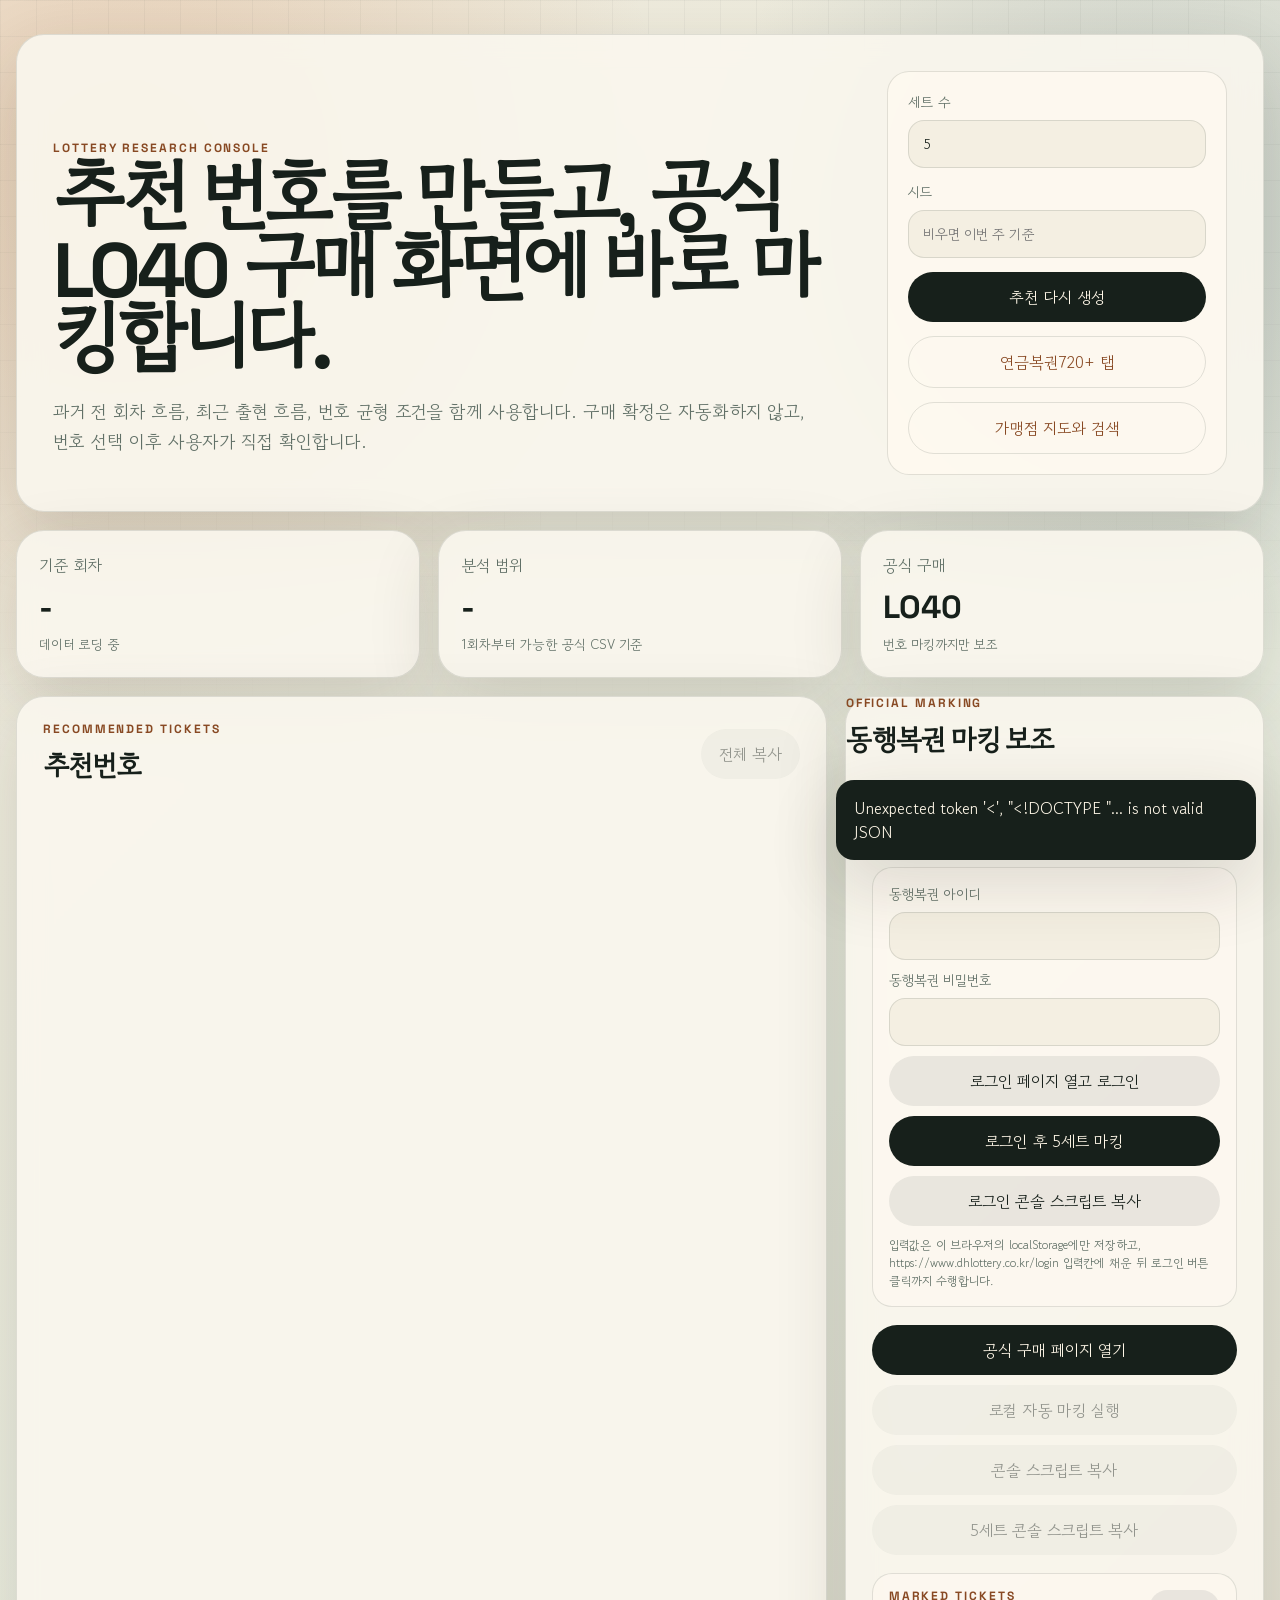
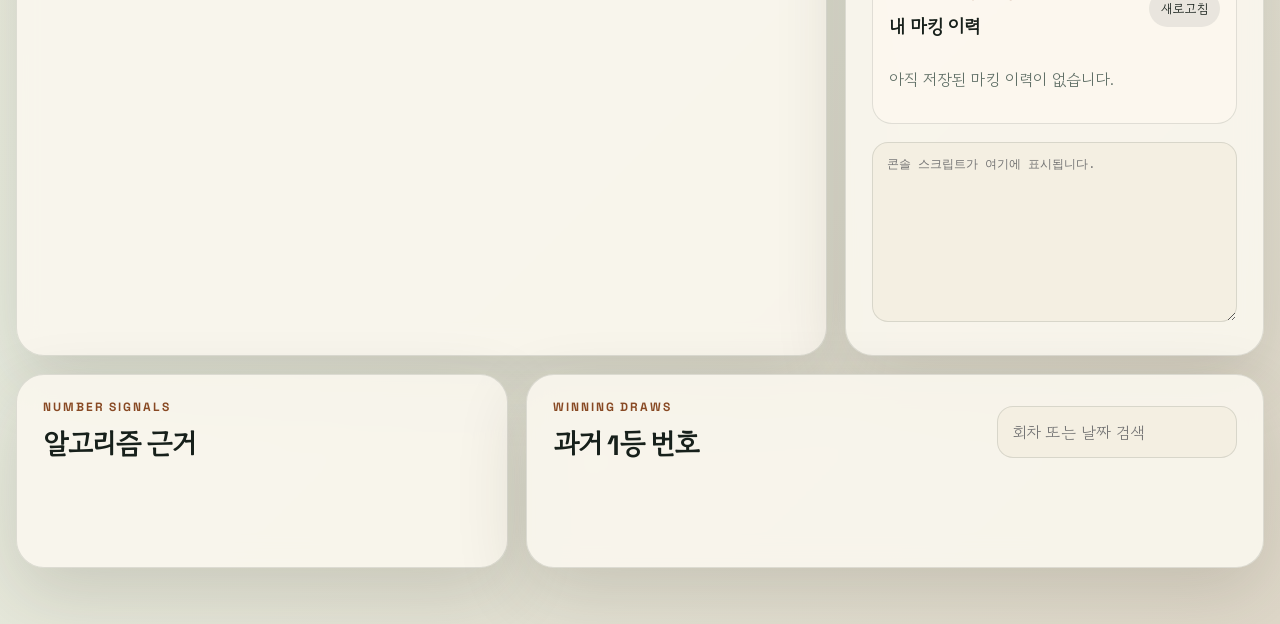
==== web/index.html @ 85204006 "Initial lottobang web app" ====
﻿<!doctype html>
<html lang="ko">
  <head>
    <meta charset="utf-8" />
    <meta name="viewport" content="width=device-width, initial-scale=1" />
    <title>Lottobang Research</title>
    <link rel="preconnect" href="https://fonts.googleapis.com" />
    <link rel="preconnect" href="https://fonts.gstatic.com" crossorigin />
    <link href="https://fonts.googleapis.com/css2?family=Gowun+Dodum&family=Space+Grotesk:wght@500;600;700&display=swap" rel="stylesheet" />
    <link rel="stylesheet" href="styles.css" />
  </head>
  <body>
    <main class="shell">
      <section class="hero panel">
        <div>
          <p class="eyebrow">Lottery Research Console</p>
          <h1>추천 번호를 만들고, 공식 LO40 구매 화면에 바로 마킹합니다.</h1>
          <p class="hero-copy">과거 전 회차 흐름, 최근 출현 흐름, 번호 균형 조건을 함께 사용합니다. 구매 확정은 자동화하지 않고, 번호 선택 이후 사용자가 직접 확인합니다.</p>
        </div>
        <form id="controls" class="control-card">
          <label>
            세트 수
            <input id="sets" name="sets" type="number" min="1" max="10" value="5" />
          </label>
          <label>
            시드
            <input id="seed" name="seed" type="number" placeholder="비우면 이번 주 기준" />
          </label>
          <button type="submit">추천 다시 생성</button>
          <a class="quiet-link" href="pension.html">연금복권720+ 탭</a>
          <a class="quiet-link" href="stores.html">가맹점 지도와 검색</a>
        </form>
      </section>

      <section class="status-grid">
        <article class="panel metric">
          <span>기준 회차</span>
          <strong id="latestRound">-</strong>
          <small id="generatedAt">데이터 로딩 중</small>
        </article>
        <article class="panel metric">
          <span>분석 범위</span>
          <strong id="coverage">-</strong>
          <small>1회차부터 가능한 공식 CSV 기준</small>
        </article>
        <article class="panel metric">
          <span>공식 구매</span>
          <strong>LO40</strong>
          <small>번호 마킹까지만 보조</small>
        </article>
      </section>

      <section class="grid-main">
        <section class="panel">
          <div class="section-head">
            <div>
              <p class="eyebrow">Recommended Tickets</p>
              <h2>추천번호</h2>
            </div>
            <button id="copyAllTickets" type="button" class="ghost" disabled>전체 복사</button>
          </div>
          <div id="tickets" class="ticket-grid"></div>
        </section>

        <aside class="panel official-box">
          <p class="eyebrow">Official Marking</p>
          <h2>동행복권 마킹 보조</h2>
          <p id="markingSummary" class="muted">추천 세트를 선택하면 공식 사이트용 스크립트가 준비됩니다.</p>
          <div id="markingBoard" class="number-board"></div>
          <form id="officialLoginForm" class="official-login" autocomplete="off">
            <label>
              동행복권 아이디
              <input id="officialUserId" name="official_user_id" type="text" autocomplete="off" />
            </label>
            <label>
              동행복권 비밀번호
              <input id="officialPassword" name="official_password" type="password" autocomplete="off" />
            </label>
            <button id="fillOfficialLogin" type="submit" class="ghost">로그인 페이지 열고 로그인</button>
            <button id="runOfficialFlow" type="button">로그인 후 5세트 마킹</button>
            <button id="copyLoginScript" type="button" class="ghost">로그인 콘솔 스크립트 복사</button>
            <p class="muted">입력값은 이 브라우저의 localStorage에만 저장하고, https://www.dhlottery.co.kr/login 입력칸에 채운 뒤 로그인 버튼 클릭까지 수행합니다.</p>
          </form>
          <div class="action-stack">
            <button id="openOfficial" type="button">공식 구매 페이지 열기</button>
            <button id="autoMarkOfficial" type="button" class="ghost" disabled>로컬 자동 마킹 실행</button>
            <button id="copyConsoleScript" type="button" class="ghost" disabled>콘솔 스크립트 복사</button>
            <button id="copyBatchScript" type="button" class="ghost" disabled>5세트 콘솔 스크립트 복사</button>
          </div>
          <div class="marking-history-box">
            <div class="mini-head">
              <div>
                <p class="eyebrow">Marked Tickets</p>
                <h3>내 마킹 이력</h3>
              </div>
              <button id="refreshMarkingHistory" type="button" class="ghost">새로고침</button>
            </div>
            <div id="markingHistory" class="marking-history-list">
              <p class="muted">아직 저장된 마킹 이력이 없습니다.</p>
            </div>
          </div>
          <textarea id="officialScript" readonly spellcheck="false" placeholder="콘솔 스크립트가 여기에 표시됩니다."></textarea>
        </aside>
      </section>

      <section class="grid-main lower">
        <section class="panel">
          <div class="section-head">
            <div>
              <p class="eyebrow">Number Signals</p>
              <h2>알고리즘 근거</h2>
            </div>
          </div>
          <div id="rules" class="chips"></div>
          <div id="topNumbers" class="weight-list"></div>
        </section>

        <section class="panel">
          <div class="section-head">
            <div>
              <p class="eyebrow">Winning Draws</p>
              <h2>과거 1등 번호</h2>
            </div>
            <input id="drawSearch" class="search-input" type="search" placeholder="회차 또는 날짜 검색" />
          </div>
          <div id="drawHistory" class="history-list"></div>
        </section>
      </section>

      <p id="statusMessage" class="toast" hidden></p>
    </main>
    <script src="app.js"></script>
  </body>
</html>
---- web/styles.css ----
﻿:root {
  --ink: #17201b;
  --muted: #617067;
  --line: rgba(23, 32, 27, 0.12);
  --panel: rgba(250, 247, 238, 0.9);
  --panel-strong: #fffaf0;
  --field: #f4efe2;
  --accent: #c7743a;
  --accent-dark: #884923;
  --sage: #79906f;
  --blue: #536f7d;
  --shadow: 0 24px 70px rgba(52, 45, 33, 0.16);
}

* { box-sizing: border-box; }

body {
  margin: 0;
  color: var(--ink);
  font-family: "Gowun Dodum", sans-serif;
  background:
    radial-gradient(circle at 10% 8%, rgba(199, 116, 58, 0.24), transparent 34rem),
    radial-gradient(circle at 90% 10%, rgba(83, 111, 125, 0.24), transparent 28rem),
    linear-gradient(135deg, #f1eadb 0%, #e8ecdf 55%, #dfd8c9 100%);
  min-height: 100vh;
}

body::before {
  content: "";
  position: fixed;
  inset: 0;
  pointer-events: none;
  background-image: linear-gradient(rgba(23,32,27,.045) 1px, transparent 1px), linear-gradient(90deg, rgba(23,32,27,.04) 1px, transparent 1px);
  background-size: 36px 36px;
  mask-image: linear-gradient(to bottom, rgba(0,0,0,.9), transparent 90%);
}

.shell {
  width: min(1440px, calc(100% - 32px));
  margin: 0 auto;
  padding: 34px 0 56px;
}

.panel {
  border: 1px solid var(--line);
  background: var(--panel);
  border-radius: 28px;
  box-shadow: var(--shadow);
  backdrop-filter: blur(14px);
}

.hero {
  display: grid;
  grid-template-columns: minmax(0, 1fr) 340px;
  gap: 28px;
  padding: 36px;
  align-items: end;
}

.eyebrow {
  margin: 0 0 10px;
  color: var(--accent-dark);
  font: 700 12px/1 "Space Grotesk", sans-serif;
  letter-spacing: .16em;
  text-transform: uppercase;
}

h1, h2, h3, strong {
  font-family: "Space Grotesk", "Gowun Dodum", sans-serif;
}

h1 {
  margin: 0;
  font-size: clamp(42px, 6vw, 84px);
  line-height: .93;
  letter-spacing: -0.055em;
  max-width: 940px;
}

h2 { margin: 0; font-size: 28px; letter-spacing: -0.04em; }
h3 { margin: 0; }

.hero-copy {
  max-width: 760px;
  color: var(--muted);
  font-size: 18px;
  line-height: 1.7;
}

.control-card {
  display: grid;
  gap: 14px;
  padding: 20px;
  border-radius: 22px;
  background: rgba(255, 250, 240, 0.72);
  border: 1px solid var(--line);
}

label { display: grid; gap: 8px; color: var(--muted); font-size: 14px; }
input, select, textarea, button, a.secondary-button {
  font: inherit;
}

input, select, textarea {
  width: 100%;
  border: 1px solid var(--line);
  border-radius: 16px;
  background: var(--field);
  color: var(--ink);
  padding: 13px 14px;
  outline: none;
}

textarea {
  min-height: 180px;
  resize: vertical;
  font-family: Consolas, "Courier New", monospace;
  font-size: 12px;
  line-height: 1.5;
}

button, .quiet-link, a.secondary-button {
  border: 0;
  border-radius: 999px;
  padding: 13px 18px;
  background: var(--ink);
  color: #fff7e8;
  cursor: pointer;
  text-decoration: none;
  text-align: center;
  transition: transform .18s ease, opacity .18s ease, background .18s ease;
}

button:hover, .quiet-link:hover { transform: translateY(-1px); }
button:disabled { opacity: .45; cursor: not-allowed; transform: none; }
.ghost { background: rgba(23,32,27,.08); color: var(--ink); }
.quiet-link { background: transparent; color: var(--accent-dark); border: 1px solid var(--line); }

.status-grid, .grid-main {
  display: grid;
  grid-template-columns: repeat(3, minmax(0, 1fr));
  gap: 18px;
  margin-top: 18px;
}

.grid-main { grid-template-columns: minmax(0, 1.45fr) minmax(360px, .75fr); }
.lower { grid-template-columns: .8fr 1.2fr; }

.metric { padding: 22px; }
.metric span, .metric small, .muted { color: var(--muted); }
.metric strong { display: block; font-size: 32px; margin: 10px 0 4px; }

.section-head {
  display: flex;
  justify-content: space-between;
  gap: 16px;
  align-items: center;
  padding: 26px 26px 0;
}

.ticket-grid, .history-list, .weight-list, .chips, .number-board, .store-list, .stat-grid {
  padding: 24px 26px 28px;
}

.ticket-grid {
  display: grid;
  grid-template-columns: repeat(auto-fit, minmax(240px, 1fr));
  gap: 16px;
}

.ticket-card, .draw-card, .store-card, .signal-row {
  border: 1px solid var(--line);
  background: rgba(255,250,240,.68);
  border-radius: 22px;
  padding: 18px;
}

.ticket-card.is-active { outline: 3px solid rgba(199,116,58,.38); }
.ticket-head, .draw-head, .store-head { display: flex; justify-content: space-between; gap: 12px; align-items: start; }
.score { color: var(--accent-dark); font-family: "Space Grotesk", sans-serif; }

.balls { display: flex; flex-wrap: wrap; gap: 8px; margin: 16px 0; }
.ball {
  width: 38px;
  height: 38px;
  display: inline-grid;
  place-items: center;
  border-radius: 50%;
  background: #efe3ca;
  color: var(--ink);
  font: 700 14px/1 "Space Grotesk", sans-serif;
  border: 1px solid rgba(23,32,27,.12);
}
.ball.n1 { background: #e7c46f; }
.ball.n2 { background: #9fc0cd; }
.ball.n3 { background: #dc8567; }
.ball.n4 { background: #9aa19a; color: white; }
.ball.n5 { background: #9ab783; }

.number-board {
  display: grid;
  grid-template-columns: repeat(9, 1fr);
  gap: 7px;
}
.number-cell {
  aspect-ratio: 1;
  display: grid;
  place-items: center;
  border-radius: 12px;
  background: rgba(23,32,27,.06);
  color: var(--muted);
  font-family: "Space Grotesk", sans-serif;
}
.number-cell.is-selected { background: var(--accent); color: #fffaf0; }

.official-login {
  display: grid;
  gap: 10px;
  margin: 0 26px 18px;
  padding: 16px;
  border: 1px solid var(--line);
  border-radius: 20px;
  background: rgba(255,250,240,.56);
}
.official-login button { width: 100%; }
.official-login .muted {
  margin: 0;
  font-size: 12px;
  line-height: 1.5;
}

.action-stack { display: grid; gap: 10px; padding: 0 26px 18px; }
.official-box textarea { margin: 0 26px 28px; width: calc(100% - 52px); }
.marking-history-box {
  margin: 0 26px 18px;
  padding: 16px;
  border: 1px solid var(--line);
  border-radius: 20px;
  background: rgba(255,250,240,.56);
}
.mini-head {
  display: flex;
  justify-content: space-between;
  gap: 12px;
  align-items: start;
  margin-bottom: 12px;
}
.mini-head button { padding: 9px 12px; font-size: 13px; }
.marking-history-list {
  display: grid;
  gap: 10px;
  max-height: 360px;
  overflow: auto;
}
.marking-history-card {
  border: 1px solid var(--line);
  background: rgba(244,239,226,.72);
  border-radius: 18px;
  padding: 14px;
}
.history-ticket {
  display: grid;
  grid-template-columns: 56px 1fr;
  gap: 8px;
  align-items: center;
}
.history-ticket .balls { margin: 7px 0; }
.history-ticket .ball {
  width: 30px;
  height: 30px;
  font-size: 12px;
}
.pension-ticket {
  display: flex;
  align-items: center;
  gap: 12px;
  margin-top: 12px;
}
.pension-group {
  display: inline-grid;
  place-items: center;
  min-width: 54px;
  height: 38px;
  border-radius: 999px;
  background: var(--ink);
  color: #fff7e8;
  font: 700 14px/1 "Space Grotesk", sans-serif;
}
.lower-panel { margin-top: 18px; }

.chips { display: flex; flex-wrap: wrap; gap: 10px; }
.chip { padding: 10px 12px; border-radius: 999px; background: rgba(121,144,111,.16); color: #415139; }
.weight-list { display: grid; gap: 10px; }
.signal-row { display: grid; grid-template-columns: 46px 1fr 54px; gap: 12px; align-items: center; }
.signal-bar { height: 10px; border-radius: 999px; background: rgba(23,32,27,.08); overflow: hidden; }
.signal-bar span { display: block; height: 100%; background: var(--sage); }

.history-list { max-height: 560px; overflow: auto; display: grid; gap: 12px; }
.search-input { max-width: 240px; }
.toast {
  position: fixed;
  right: 24px;
  bottom: 24px;
  max-width: 420px;
  background: var(--ink);
  color: #fff7e8;
  border-radius: 18px;
  padding: 16px 18px;
  box-shadow: var(--shadow);
}

.store-shell .hero { grid-template-columns: 1fr; }
.filter-grid { display: grid; grid-template-columns: repeat(6, minmax(0, 1fr)); gap: 12px; padding: 24px 26px 28px; }
.filter-grid label:nth-child(1) { grid-column: span 2; }
.map-layout { display: grid; grid-template-columns: minmax(0, 1fr) 420px; gap: 18px; margin-top: 18px; }
#map { min-height: 720px; border-radius: 28px; overflow: hidden; }
.stat-grid { display: grid; grid-template-columns: repeat(3, 1fr); gap: 12px; }
.store-list { max-height: 620px; overflow: auto; display: grid; gap: 12px; }
.store-map {
  min-height: 720px;
  margin: 24px 26px 28px;
  border: 1px solid var(--line);
  border-radius: 22px;
  overflow: hidden;
  background: rgba(23,32,27,.06);
}
.round-store-item {
  border-top: 1px solid var(--line);
  padding-top: 12px;
  margin-top: 12px;
}
.round-store-item button {
  padding: 9px 12px;
  font-size: 13px;
}

@media (max-width: 980px) {
  .hero, .grid-main, .lower, .status-grid, .map-layout { grid-template-columns: 1fr; }
  .filter-grid { grid-template-columns: 1fr 1fr; }
  .filter-grid label:nth-child(1) { grid-column: span 2; }
}

@media (max-width: 620px) {
  .shell { width: min(100% - 18px, 1440px); padding-top: 12px; }
  .hero, .panel { border-radius: 20px; }
  .hero { padding: 24px; }
  h1 { font-size: 42px; }
  .number-board { grid-template-columns: repeat(5, 1fr); }
  .filter-grid { grid-template-columns: 1fr; }
  .filter-grid label:nth-child(1) { grid-column: auto; }
}
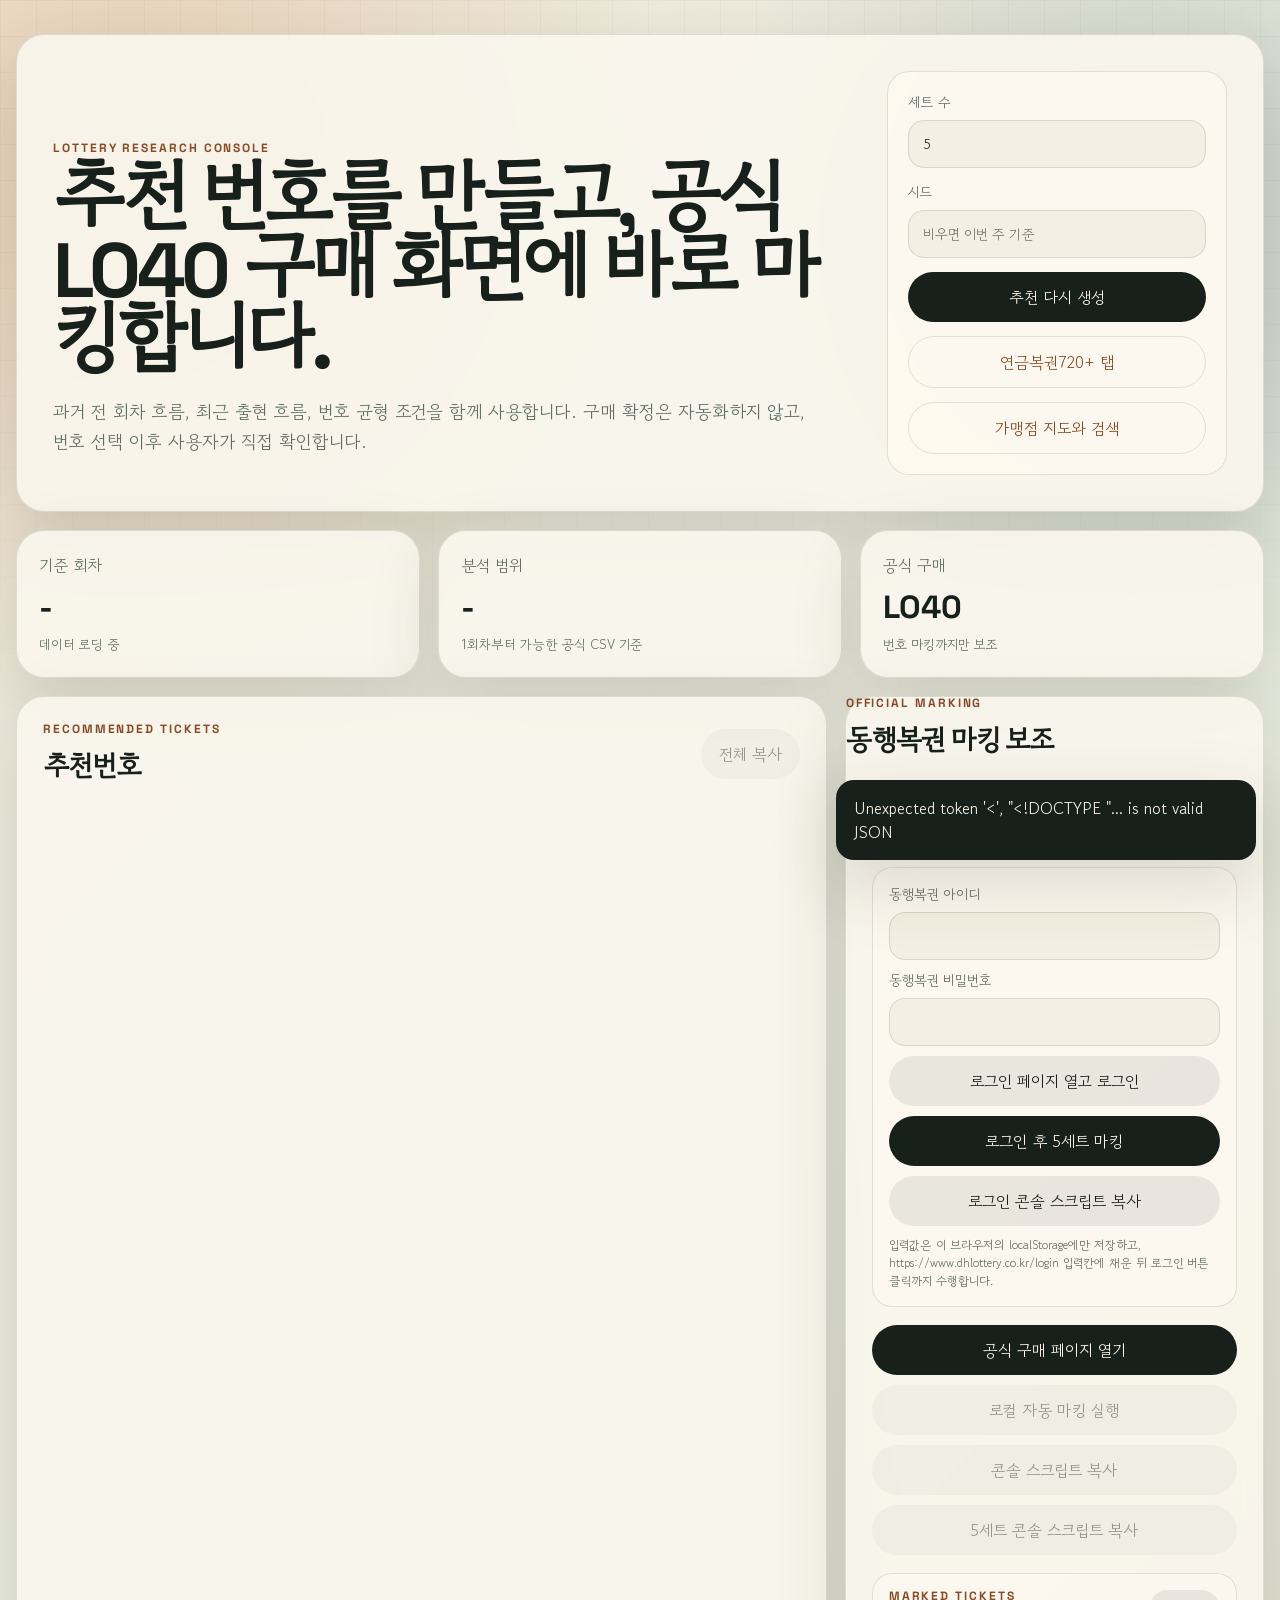
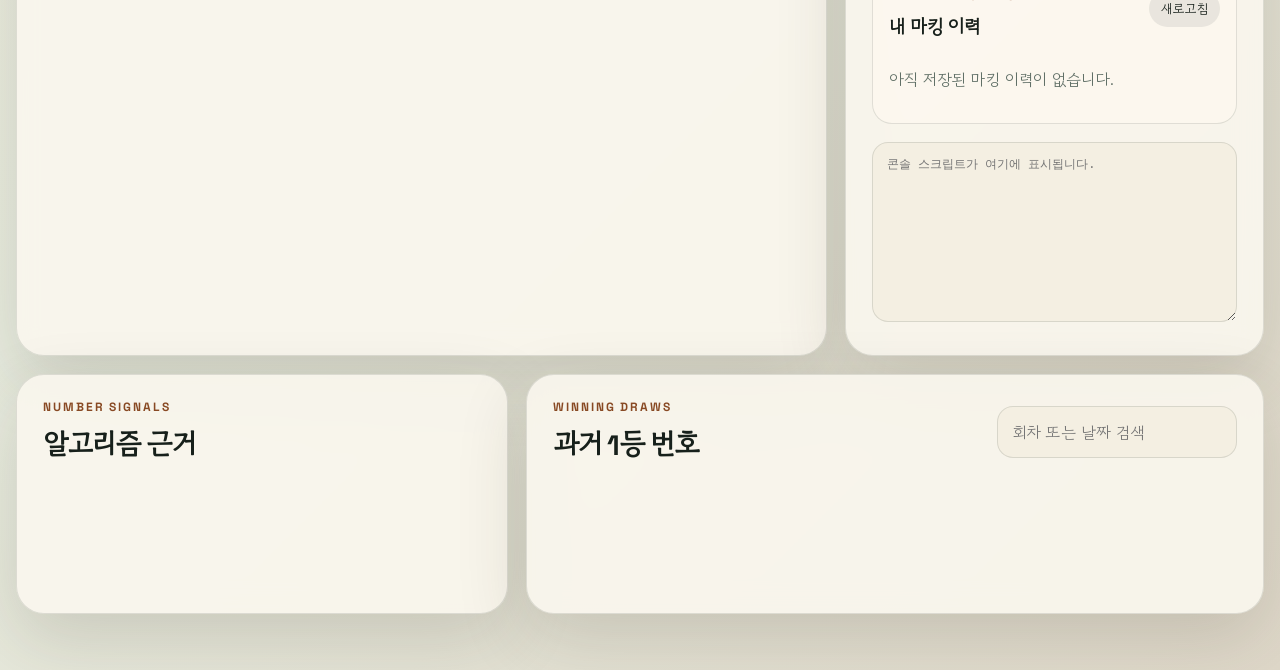
==== commit 917dd588: "Enhance lottery recommendation scoring" ====
--- a/web/index.html
+++ b/web/index.html
@@ -112,6 +112,8 @@
             </div>
           </div>
           <div id="rules" class="chips"></div>
+          <div id="backtestSummary" class="backtest-summary"></div>
+          <div id="topPairs" class="chips pair-chips"></div>
           <div id="topNumbers" class="weight-list"></div>
         </section>
 
--- a/web/styles.css
+++ b/web/styles.css
@@ -290,6 +290,25 @@
 
 .chips { display: flex; flex-wrap: wrap; gap: 10px; }
 .chip { padding: 10px 12px; border-radius: 999px; background: rgba(121,144,111,.16); color: #415139; }
+.pair-chips { padding-top: 0; }
+.backtest-summary {
+  display: grid;
+  grid-template-columns: repeat(4, minmax(0, 1fr));
+  gap: 10px;
+  padding: 0 26px 18px;
+}
+.backtest-summary article {
+  padding: 14px;
+  border-radius: 16px;
+  background: rgba(250, 247, 238, .76);
+  border: 1px solid rgba(23,32,27,.08);
+}
+.backtest-summary strong {
+  display: block;
+  font-family: var(--display);
+  font-size: 22px;
+}
+.backtest-summary span { color: var(--muted); font-size: 12px; }
 .weight-list { display: grid; gap: 10px; }
 .signal-row { display: grid; grid-template-columns: 46px 1fr 54px; gap: 12px; align-items: center; }
 .signal-bar { height: 10px; border-radius: 999px; background: rgba(23,32,27,.08); overflow: hidden; }
@@ -346,6 +365,7 @@
   .hero { padding: 24px; }
   h1 { font-size: 42px; }
   .number-board { grid-template-columns: repeat(5, 1fr); }
+  .backtest-summary { grid-template-columns: 1fr 1fr; }
   .filter-grid { grid-template-columns: 1fr; }
   .filter-grid label:nth-child(1) { grid-column: auto; }
 }
